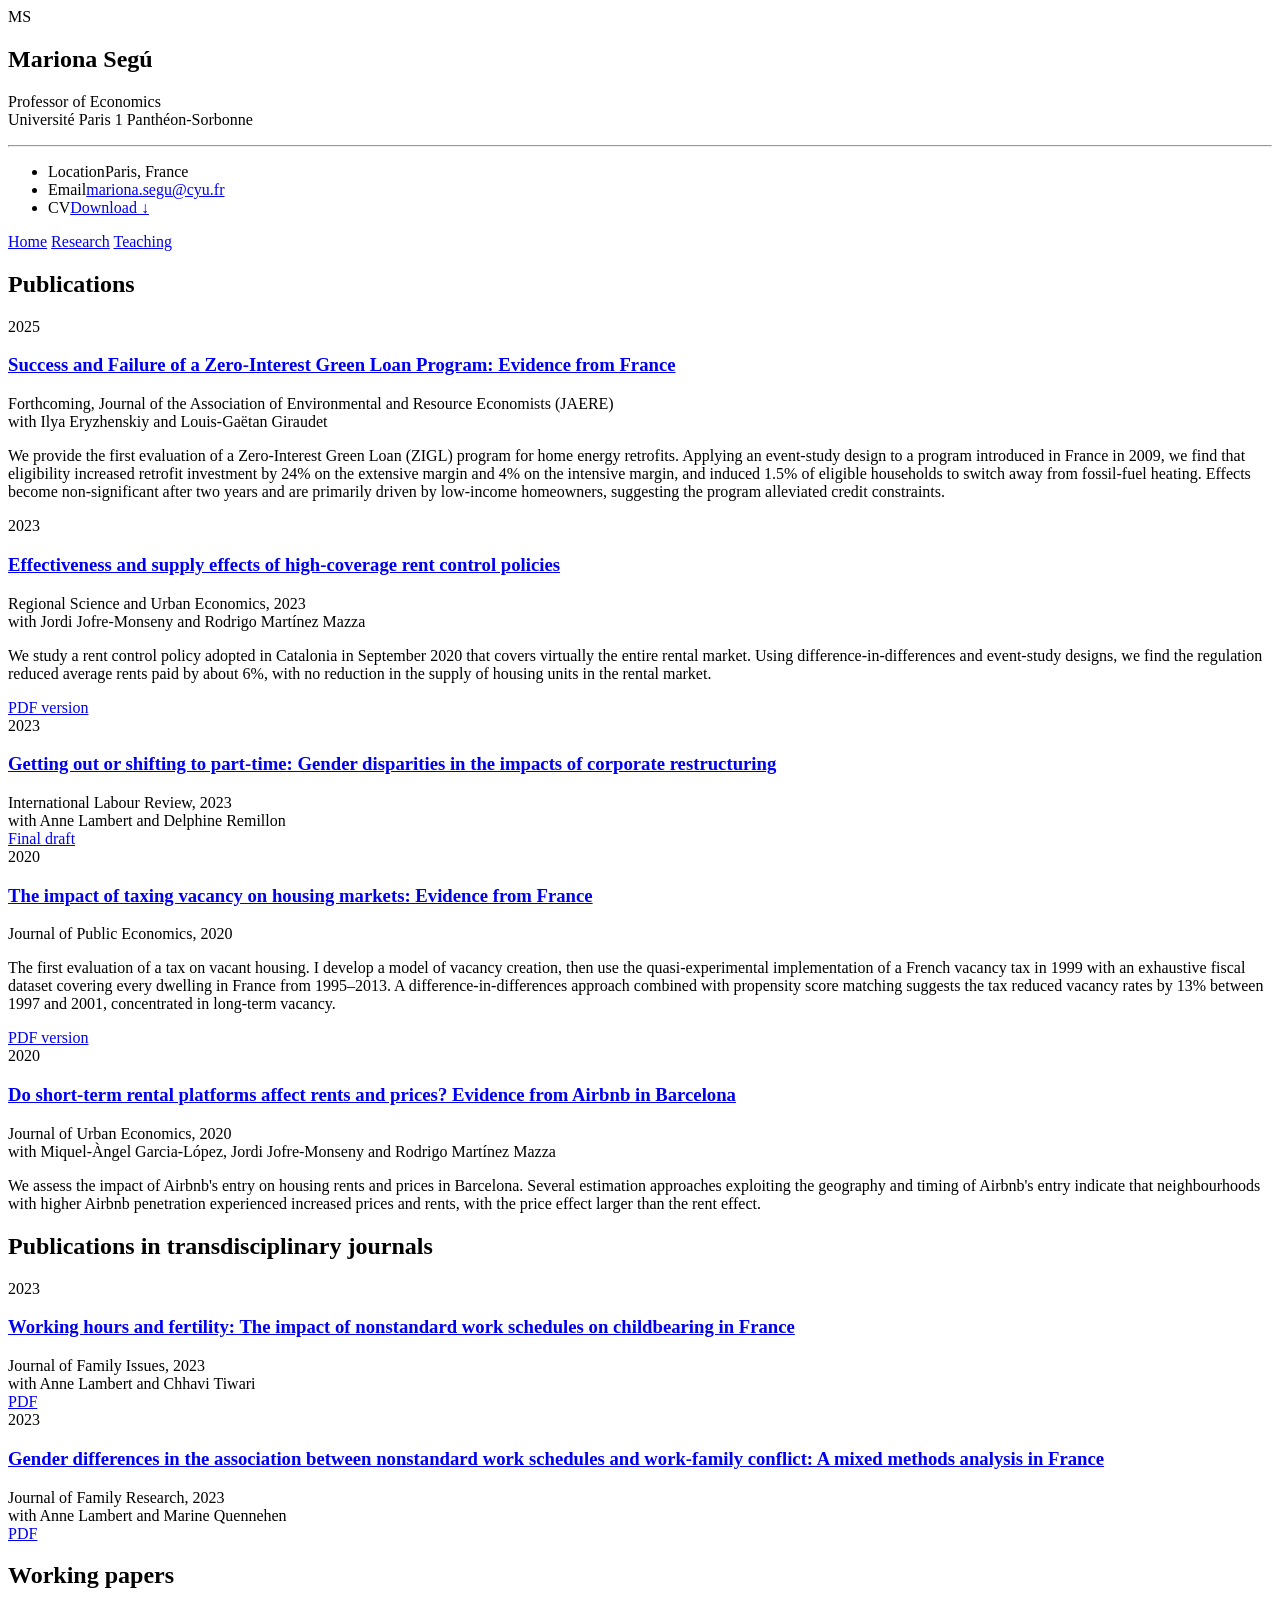
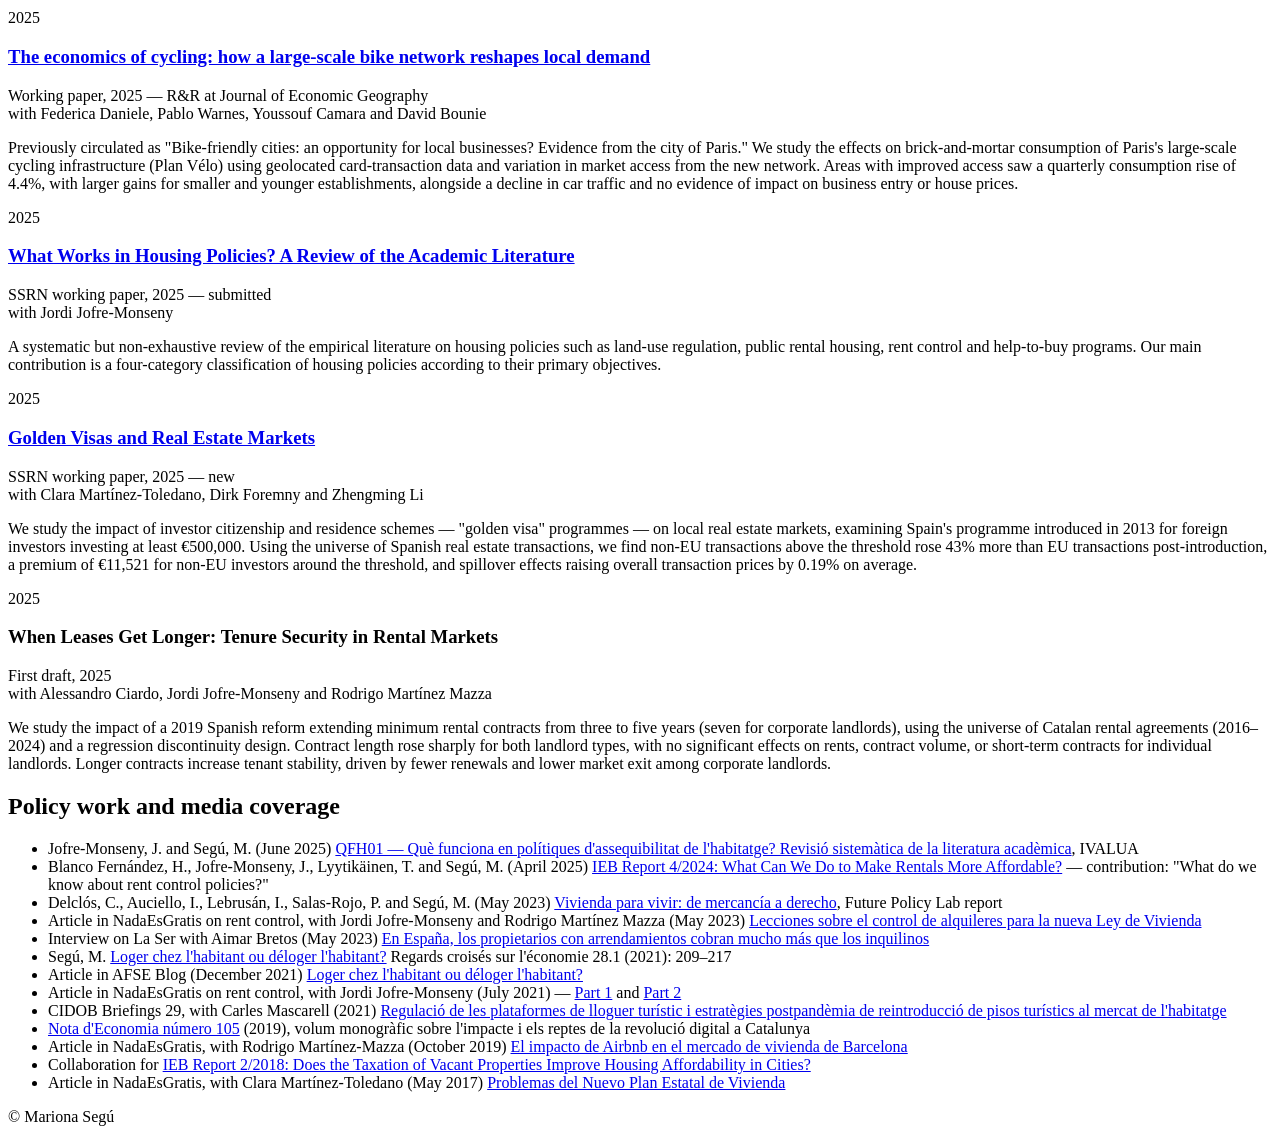
==== research.html @ 14a3eddc "Add files via upload" ====
<!doctype html>
<html lang="en">
<head>
<meta charset="utf-8">
<meta name="viewport" content="width=device-width, initial-scale=1">
<title>Research — Mariona Segú</title>
<meta name="description" content="Publications and working papers by Mariona Segú in urban, housing, public and environmental economics.">
<link rel="preconnect" href="https://fonts.googleapis.com">
<link rel="preconnect" href="https://fonts.gstatic.com" crossorigin>
<link href="https://fonts.googleapis.com/css2?family=Fraunces:opsz,wght@9..144,500;9..144,600&family=Source+Sans+3:wght@400;600&family=IBM+Plex+Mono:wght@400;500&display=swap" rel="stylesheet">
<link rel="stylesheet" href="css/style.css">
</head>
<body>

<div class="page-shell">

  <aside class="sidebar">
    <div class="avatar">MS</div>
    <h1 class="name">Mariona Segú</h1>
    <p class="role">Professor of Economics<br>Université Paris 1 Panthéon-Sorbonne</p>
    <hr class="sidebar-rule">
    <ul class="sidebar-info">
      <li><span class="k">Location</span><span>Paris, France</span></li>
      <li><span class="k">Email</span><a href="mailto:mariona.segu@cyu.fr">mariona.segu@cyu.fr</a></li>
      <li><span class="k">CV</span><a href="https://github.com/marionasegu/MyWebsite/blob/main/CV_Segu_EN.pdf" target="_blank" rel="noopener">Download ↓</a></li>
    </ul>
    <nav class="primary" aria-label="Primary">
      <a href="index.html">Home</a>
      <a href="research.html" aria-current="page">Research</a>
      <a href="teaching.html">Teaching</a>
    </nav>
  </aside>

  <main>

    <h2 class="group-title">Publications</h2>

    <div class="entry">
      <div class="year">2025</div>
      <div>
        <h3><a href="https://hal.science/hal-03585110v3" target="_blank" rel="noopener">Success and Failure of a Zero-Interest Green Loan Program: Evidence from France</a></h3>
        <div class="venue">Forthcoming, Journal of the Association of Environmental and Resource Economists (JAERE)</div>
        <div class="coauthors">with Ilya Eryzhenskiy and Louis-Gaëtan Giraudet</div>
        <p class="abstract">We provide the first evaluation of a Zero-Interest Green Loan (ZIGL) program for home energy retrofits. Applying an event-study design to a program introduced in France in 2009, we find that eligibility increased retrofit investment by 24% on the extensive margin and 4% on the intensive margin, and induced 1.5% of eligible households to switch away from fossil-fuel heating. Effects become non-significant after two years and are primarily driven by low-income homeowners, suggesting the program alleviated credit constraints.</p>
      </div>
    </div>

    <div class="entry">
      <div class="year">2023</div>
      <div>
        <h3><a href="https://www.sciencedirect.com/science/article/abs/pii/S0166046223000510?dgcid=coauthor" target="_blank" rel="noopener">Effectiveness and supply effects of high-coverage rent control policies</a></h3>
        <div class="venue">Regional Science and Urban Economics, 2023</div>
        <div class="coauthors">with Jordi Jofre-Monseny and Rodrigo Martínez Mazza</div>
        <p class="abstract">We study a rent control policy adopted in Catalonia in September 2020 that covers virtually the entire rental market. Using difference-in-differences and event-study designs, we find the regulation reduced average rents paid by about 6%, with no reduction in the supply of housing units in the rental market.</p>
        <div class="links">
          <a href="https://github.com/marionasegu/MyWebsite/blob/main/Papers/JofreMartinezSegu2023.pdf" target="_blank" rel="noopener">PDF version</a>
        </div>
      </div>
    </div>

    <div class="entry">
      <div class="year">2023</div>
      <div>
        <h3><a href="https://onlinelibrary.wiley.com/doi/abs/10.1111/ilr.12387" target="_blank" rel="noopener">Getting out or shifting to part-time: Gender disparities in the impacts of corporate restructuring</a></h3>
        <div class="venue">International Labour Review, 2023</div>
        <div class="coauthors">with Anne Lambert and Delphine Remillon</div>
        <div class="links">
          <a href="https://github.com/marionasegu/MyWebsite/blob/main/Papers/ILR_LambertRemillonSegu2023.pdf" target="_blank" rel="noopener">Final draft</a>
        </div>
      </div>
    </div>

    <div class="entry">
      <div class="year">2020</div>
      <div>
        <h3><a href="https://www.sciencedirect.com/science/article/abs/pii/S0047272719301409" target="_blank" rel="noopener">The impact of taxing vacancy on housing markets: Evidence from France</a></h3>
        <div class="venue">Journal of Public Economics, 2020</div>
        <p class="abstract">The first evaluation of a tax on vacant housing. I develop a model of vacancy creation, then use the quasi-experimental implementation of a French vacancy tax in 1999 with an exhaustive fiscal dataset covering every dwelling in France from 1995–2013. A difference-in-differences approach combined with propensity score matching suggests the tax reduced vacancy rates by 13% between 1997 and 2001, concentrated in long-term vacancy.</p>
        <div class="links">
          <a href="https://github.com/marionasegu/MyWebsite/blob/main/Papers/Segu_2019.pdf" target="_blank" rel="noopener">PDF version</a>
        </div>
      </div>
    </div>

    <div class="entry">
      <div class="year">2020</div>
      <div>
        <h3><a href="https://www.sciencedirect.com/science/article/pii/S0094119020300498" target="_blank" rel="noopener">Do short-term rental platforms affect rents and prices? Evidence from Airbnb in Barcelona</a></h3>
        <div class="venue">Journal of Urban Economics, 2020</div>
        <div class="coauthors">with Miquel-Àngel Garcia-López, Jordi Jofre-Monseny and Rodrigo Martínez Mazza</div>
        <p class="abstract">We assess the impact of Airbnb's entry on housing rents and prices in Barcelona. Several estimation approaches exploiting the geography and timing of Airbnb's entry indicate that neighbourhoods with higher Airbnb penetration experienced increased prices and rents, with the price effect larger than the rent effect.</p>
      </div>
    </div>

    <h2 class="group-title">Publications in transdisciplinary journals</h2>

    <div class="entry">
      <div class="year">2023</div>
      <div>
        <h3><a href="https://journals.sagepub.com/doi/epub/10.1177/0192513X221150975" target="_blank" rel="noopener">Working hours and fertility: The impact of nonstandard work schedules on childbearing in France</a></h3>
        <div class="venue">Journal of Family Issues, 2023</div>
        <div class="coauthors">with Anne Lambert and Chhavi Tiwari</div>
        <div class="links">
          <a href="https://github.com/marionasegu/MyWebsite/blob/main/Papers/LambertSeguTiwari2023.pdf" target="_blank" rel="noopener">PDF</a>
        </div>
      </div>
    </div>

    <div class="entry">
      <div class="year">2023</div>
      <div>
        <h3><a href="https://ubp.uni-bamberg.de/jfr/index.php/jfr/article/view/934" target="_blank" rel="noopener">Gender differences in the association between nonstandard work schedules and work-family conflict: A mixed methods analysis in France</a></h3>
        <div class="venue">Journal of Family Research, 2023</div>
        <div class="coauthors">with Anne Lambert and Marine Quennehen</div>
        <div class="links">
          <a href="https://github.com/marionasegu/MyWebsite/blob/main/Papers/jfr_LambertQuennehenSegu2023.pdf" target="_blank" rel="noopener">PDF</a>
        </div>
      </div>
    </div>

    <h2 class="group-title">Working papers</h2>

    <div class="entry">
      <div class="year">2025</div>
      <div>
        <h3><a href="https://github.com/marionasegu/MyWebsite/blob/main/Papers/Bike_friendly_cities_Dec2025.pdf" target="_blank" rel="noopener">The economics of cycling: how a large-scale bike network reshapes local demand</a></h3>
        <div class="venue">Working paper, 2025 — R&amp;R at Journal of Economic Geography</div>
        <div class="coauthors">with Federica Daniele, Pablo Warnes, Youssouf Camara and David Bounie</div>
        <p class="abstract">Previously circulated as "Bike-friendly cities: an opportunity for local businesses? Evidence from the city of Paris." We study the effects on brick-and-mortar consumption of Paris's large-scale cycling infrastructure (Plan Vélo) using geolocated card-transaction data and variation in market access from the new network. Areas with improved access saw a quarterly consumption rise of 4.4%, with larger gains for smaller and younger establishments, alongside a decline in car traffic and no evidence of impact on business entry or house prices.</p>
      </div>
    </div>

    <div class="entry">
      <div class="year">2025</div>
      <div>
        <h3><a href="https://papers.ssrn.com/sol3/papers.cfm?abstract_id=5764596" target="_blank" rel="noopener">What Works in Housing Policies? A Review of the Academic Literature</a></h3>
        <div class="venue">SSRN working paper, 2025 — submitted</div>
        <div class="coauthors">with Jordi Jofre-Monseny</div>
        <p class="abstract">A systematic but non-exhaustive review of the empirical literature on housing policies such as land-use regulation, public rental housing, rent control and help-to-buy programs. Our main contribution is a four-category classification of housing policies according to their primary objectives.</p>
      </div>
    </div>

    <div class="entry">
      <div class="year">2025</div>
      <div>
        <h3><a href="https://papers.ssrn.com/sol3/papers.cfm?abstract_id=5276559" target="_blank" rel="noopener">Golden Visas and Real Estate Markets</a></h3>
        <div class="venue">SSRN working paper, 2025 — new</div>
        <div class="coauthors">with Clara Martínez-Toledano, Dirk Foremny and Zhengming Li</div>
        <p class="abstract">We study the impact of investor citizenship and residence schemes — "golden visa" programmes — on local real estate markets, examining Spain's programme introduced in 2013 for foreign investors investing at least €500,000. Using the universe of Spanish real estate transactions, we find non-EU transactions above the threshold rose 43% more than EU transactions post-introduction, a premium of €11,521 for non-EU investors around the threshold, and spillover effects raising overall transaction prices by 0.19% on average.</p>
      </div>
    </div>

    <div class="entry">
      <div class="year">2025</div>
      <div>
        <h3>When Leases Get Longer: Tenure Security in Rental Markets</h3>
        <div class="venue">First draft, 2025</div>
        <div class="coauthors">with Alessandro Ciardo, Jordi Jofre-Monseny and Rodrigo Martínez Mazza</div>
        <p class="abstract">We study the impact of a 2019 Spanish reform extending minimum rental contracts from three to five years (seven for corporate landlords), using the universe of Catalan rental agreements (2016–2024) and a regression discontinuity design. Contract length rose sharply for both landlord types, with no significant effects on rents, contract volume, or short-term contracts for individual landlords. Longer contracts increase tenant stability, driven by fewer renewals and lower market exit among corporate landlords.</p>
      </div>
    </div>

    <h2 class="group-title">Policy work and media coverage</h2>
    <ul class="plain-list">
      <li>Jofre-Monseny, J. and Segú, M. (June 2025) <a href="https://ivalua.cat/ca/revisions-devidencia/qfh01-que-funciona-en-politiques-dassequibilitat-de-lhabitatge-revisio" target="_blank" rel="noopener">QFH01 — Què funciona en polítiques d'assequibilitat de l'habitatge? Revisió sistemàtica de la literatura acadèmica</a>, IVALUA</li>
      <li>Blanco Fernández, H., Jofre-Monseny, J., Lyytikäinen, T. and Segú, M. (April 2025) <a href="https://ieb.ub.edu/en/publication/ieb-report-4-2024-el-problema-del-precio-del-alquiler-que-se-puede-hacer/" target="_blank" rel="noopener">IEB Report 4/2024: What Can We Do to Make Rentals More Affordable?</a> — contribution: "What do we know about rent control policies?"</li>
      <li>Delclós, C., Auciello, I., Lebrusán, I., Salas-Rojo, P. and Segú, M. (May 2023) <a href="https://www.futurepolicylab.com/informes/vivienda-para-vivir-de-mercancia-a-derecho/" target="_blank" rel="noopener">Vivienda para vivir: de mercancía a derecho</a>, Future Policy Lab report</li>
      <li>Article in NadaEsGratis on rent control, with Jordi Jofre-Monseny and Rodrigo Martínez Mazza (May 2023) <a href="https://nadaesgratis.es/admin/lecciones-sobre-el-control-de-alquileres-para-la-nueva-ley-de-vivienda" target="_blank" rel="noopener">Lecciones sobre el control de alquileres para la nueva Ley de Vivienda</a></li>
      <li>Interview on La Ser with Aimar Bretos (May 2023) <a href="https://cadenaser.com/nacional/2023/05/04/en-espana-los-propietarios-que-cobran-por-arrendamientos-cobran-mucho-mas-que-los-inquilinos-radiografia-de-la-vivienda-en-nuestro-pais-cadena-ser/" target="_blank" rel="noopener">En España, los propietarios con arrendamientos cobran mucho más que los inquilinos</a></li>
      <li>Segú, M. <a href="https://www.cairn.info/revue-regards-croises-sur-l-economie-2021-1-page-209.htm" target="_blank" rel="noopener">Loger chez l'habitant ou déloger l'habitant?</a> Regards croisés sur l'économie 28.1 (2021): 209–217</li>
      <li>Article in AFSE Blog (December 2021) <a href="https://www.blog-afse.fr/billet/loger-chez-lhabitant-ou-deloger-lhabitant" target="_blank" rel="noopener">Loger chez l'habitant ou déloger l'habitant?</a></li>
      <li>Article in NadaEsGratis on rent control, with Jordi Jofre-Monseny (July 2021) — <a href="https://nadaesgratis.es/admin/que-dice-la-evidencia-empirica-sobre-el-control-de-alquileres-parte-1-los-beneficios" target="_blank" rel="noopener">Part 1</a> and <a href="https://nadaesgratis.es/admin/que-dice-la-evidencia-empirica-sobre-el-control-de-alquileres-parte-2-los-costes" target="_blank" rel="noopener">Part 2</a></li>
      <li>CIDOB Briefings 29, with Carles Mascarell (2021) <a href="https://www.cidob.org/ca/publicacions/regulacio-de-les-plataformes-de-lloguer-turistic-i-estrategies-postpandemia-de" target="_blank" rel="noopener">Regulació de les plataformes de lloguer turístic i estratègies postpandèmia de reintroducció de pisos turístics al mercat de l'habitatge</a></li>
      <li><a href="http://economia.gencat.cat/ca/ambits-actuacio/economia-catalana/estudis-publicacions/nota-economia/numero-105/index.html" target="_blank" rel="noopener">Nota d'Economia número 105</a> (2019), volum monogràfic sobre l'impacte i els reptes de la revolució digital a Catalunya</li>
      <li>Article in NadaEsGratis, with Rodrigo Martínez-Mazza (October 2019) <a href="https://nadaesgratis.es/admin/el-impacto-de-airbnb-en-el-mercado-de-vivienda-de-barcelona" target="_blank" rel="noopener">El impacto de Airbnb en el mercado de vivienda de Barcelona</a></li>
      <li>Collaboration for <a href="http://ieb.ub.edu/wp-content/uploads/2018/07/IEB_REPORT-2_2018.pdf" target="_blank" rel="noopener">IEB Report 2/2018: Does the Taxation of Vacant Properties Improve Housing Affordability in Cities?</a></li>
      <li>Article in NadaEsGratis, with Clara Martínez-Toledano (May 2017) <a href="http://nadaesgratis.es/admin/problemas-del-nuevo-plan-estatal-de-vivienda" target="_blank" rel="noopener">Problemas del Nuevo Plan Estatal de Vivienda</a></li>
    </ul>

  </main>

</div>

<footer class="site-footer">
  <div class="wrap">© Mariona Segú</div>
</footer>

</body>
</html>
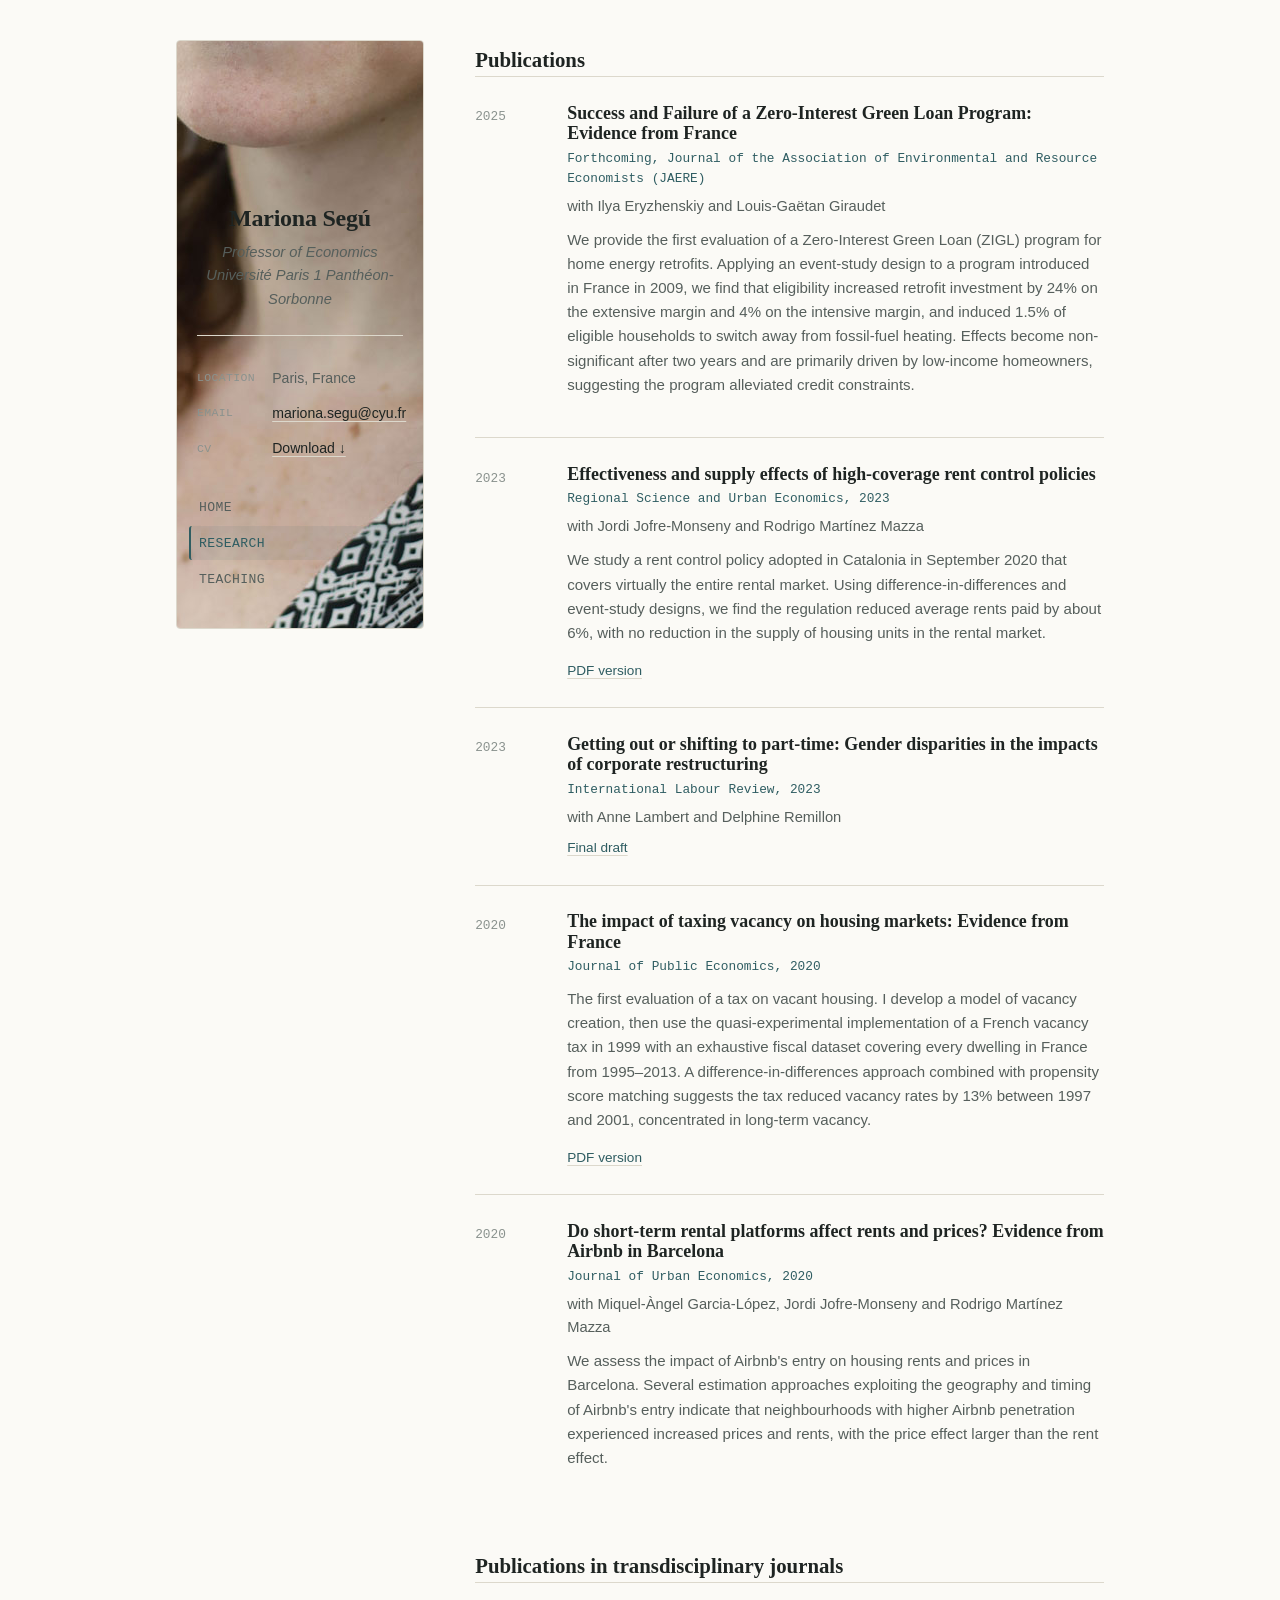
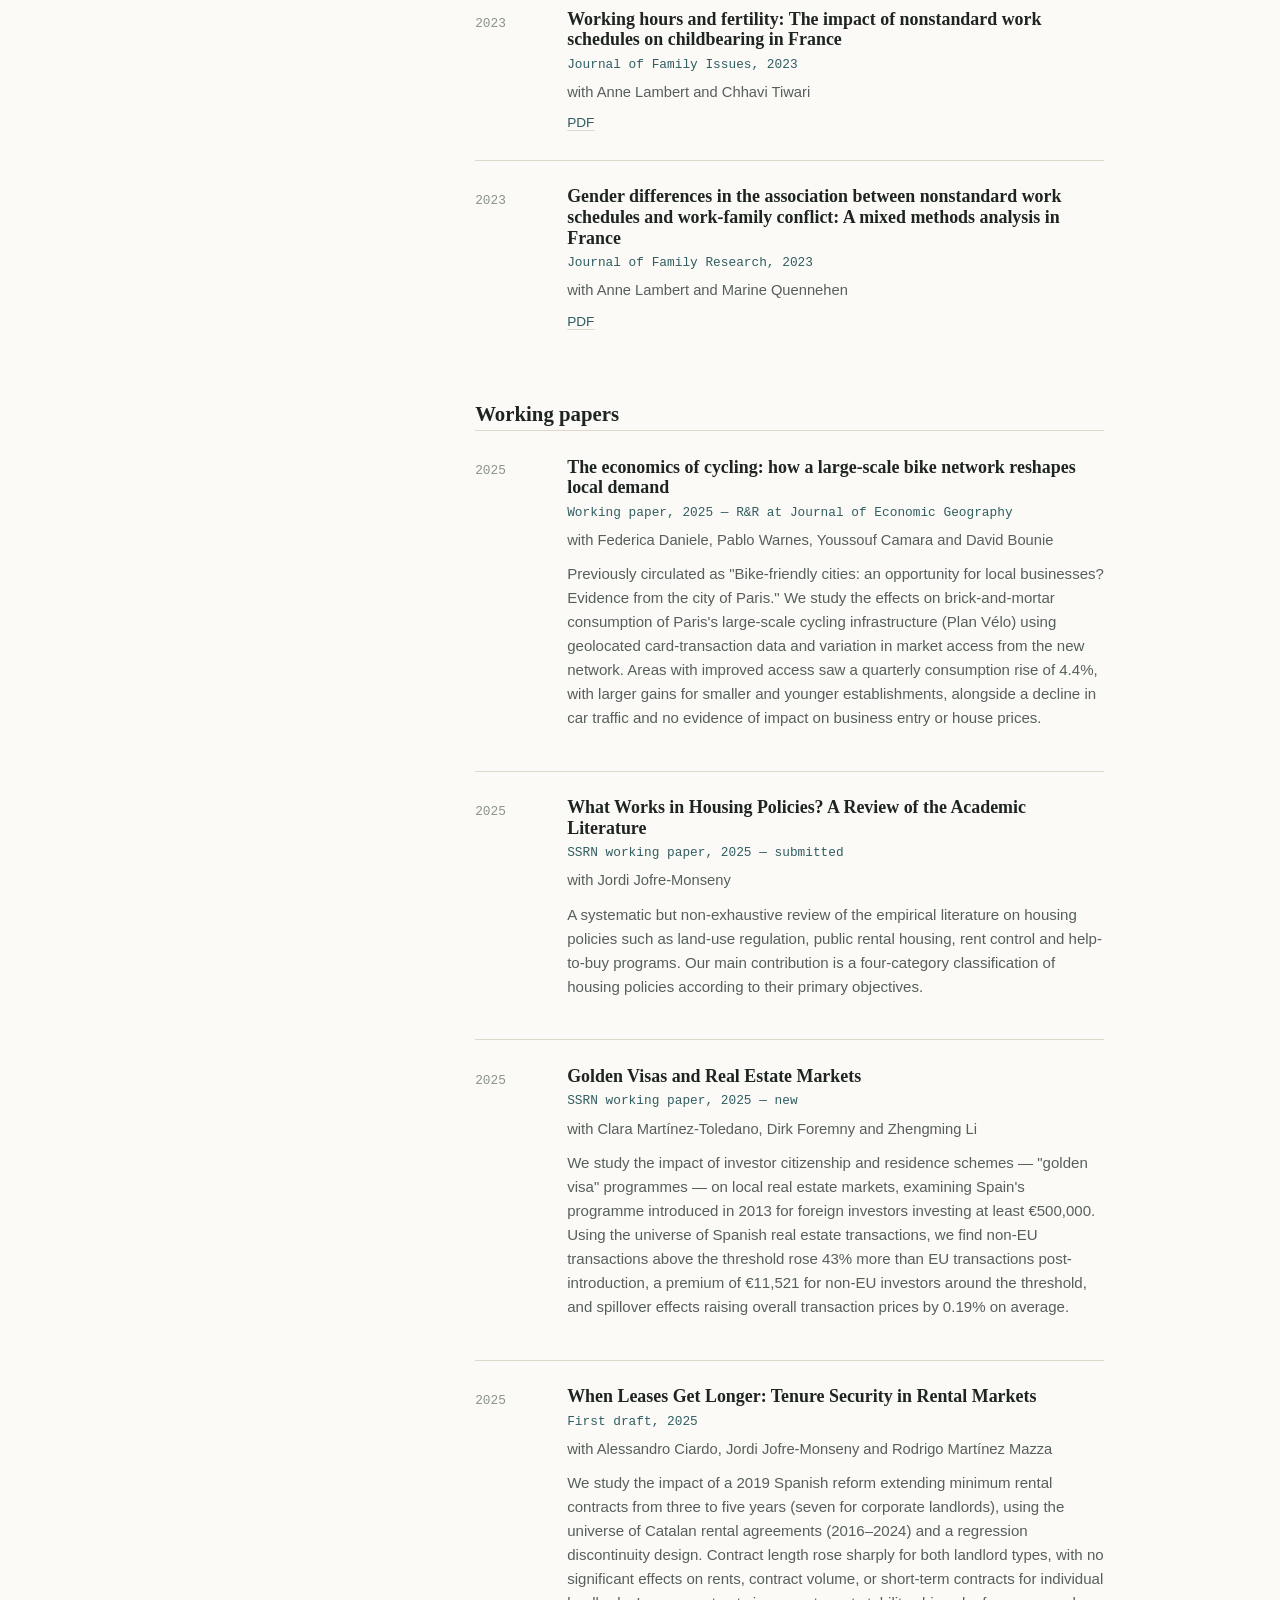
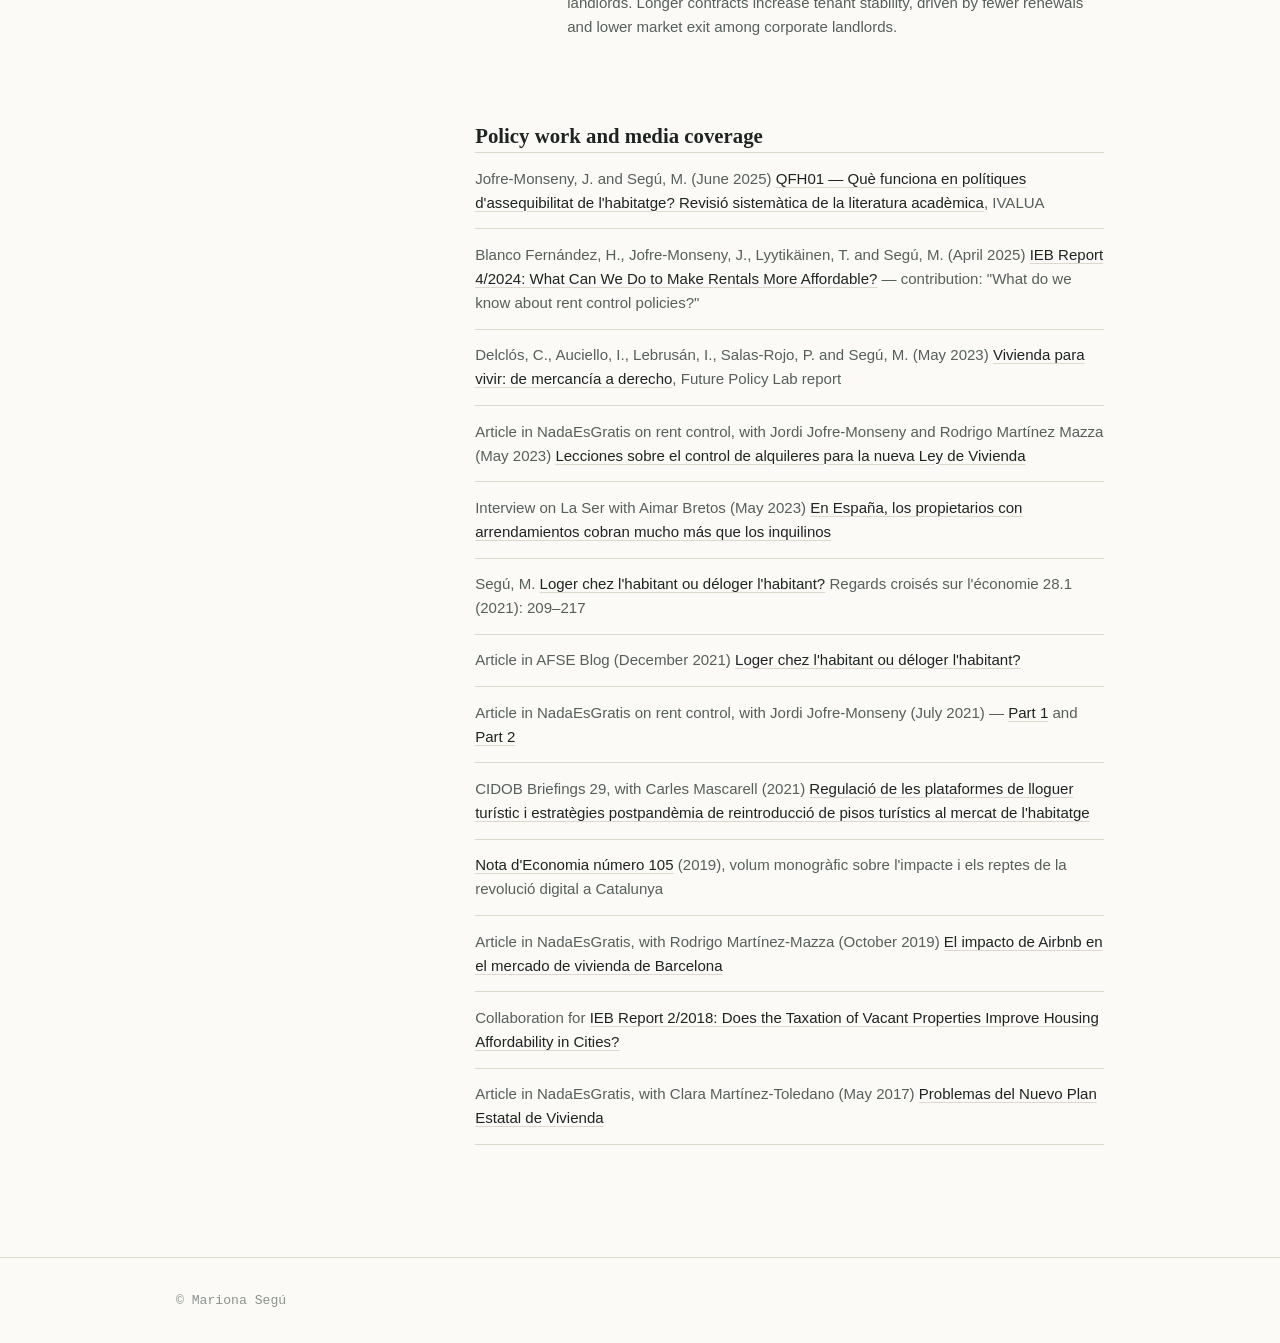
==== commit 02fa57ef: "Update avatar in sidebar to use an image Replaced text avatar with image avatar for Mariona Segú." ====
--- a/research.html
+++ b/research.html
@@ -15,7 +15,7 @@
 <div class="page-shell">
 
   <aside class="sidebar">
-    <div class="avatar">MS</div>
+    <div class="avatar"><img src="images/profile.jpg" alt="Mariona Segú"></div>
     <h1 class="name">Mariona Segú</h1>
     <p class="role">Professor of Economics<br>Université Paris 1 Panthéon-Sorbonne</p>
     <hr class="sidebar-rule">
--- a/css/style.css
+++ b/css/style.css
@@ -0,0 +1,394 @@
+/* ============================================
+   Mariona Segú — personal site
+   Design tokens
+   ============================================ */
+:root {
+  --bg: #FBFAF6;
+  --ink: #1E2422;
+  --ink-soft: #565F5C;
+  --ink-faint: #8A928E;
+  --accent: #2F5D62;
+  --accent-soft: #E4ECEA;
+  --rule: #DCD8CC;
+  --paper-line: rgba(47, 93, 98, 0.07);
+
+  --font-display: "Fraunces", Georgia, "Times New Roman", serif;
+  --font-body: "Source Sans 3", "Helvetica Neue", Arial, sans-serif;
+  --font-mono: "IBM Plex Mono", "Courier New", monospace;
+
+  --measure: 40rem;
+  --gutter: clamp(1.25rem, 4vw, 3rem);
+}
+
+* { box-sizing: border-box; }
+
+html {
+  -webkit-text-size-adjust: 100%;
+}
+
+body {
+  margin: 0;
+  background: var(--bg);
+  color: var(--ink);
+  font-family: var(--font-body);
+  font-size: 17px;
+  line-height: 1.6;
+  -webkit-font-smoothing: antialiased;
+}
+
+a {
+  color: var(--accent);
+  text-decoration-color: var(--rule);
+  text-underline-offset: 3px;
+  text-decoration-thickness: 1px;
+}
+a:hover { text-decoration-color: var(--accent); }
+a:focus-visible, button:focus-visible {
+  outline: 2px solid var(--accent);
+  outline-offset: 3px;
+}
+
+h1, h2, h3 {
+  font-family: var(--font-display);
+  font-weight: 600;
+  line-height: 1.15;
+  color: var(--ink);
+  margin: 0;
+}
+
+p { margin: 0 0 1em; }
+
+.wrap {
+  max-width: 46rem;
+  margin: 0 auto;
+  padding: 0 var(--gutter);
+}
+
+/* ============================================
+   Sidebar + content shell
+   ============================================ */
+.page-shell {
+  max-width: 64rem;
+  margin: 0 auto;
+  padding: 0 var(--gutter);
+  display: grid;
+  grid-template-columns: 15.5rem 1fr;
+  gap: clamp(1.5rem, 4vw, 3.5rem);
+  align-items: start;
+}
+
+/* signature element: faint cadastral / survey-grid lines behind the sidebar,
+   a quiet nod to urban & housing economics without illustrating literally */
+.sidebar {
+  position: relative;
+  position: sticky;
+  top: 2.5rem;
+  padding: 2.5rem 1.25rem 2rem;
+  border: 1px solid var(--rule);
+  border-radius: 4px;
+  background: var(--accent-soft);
+  overflow: hidden;
+}
+.sidebar::before {
+  content: "";
+  position: absolute;
+  inset: 0;
+  background-image:
+    repeating-linear-gradient(0deg, var(--paper-line) 0 1px, transparent 1px 32px),
+    repeating-linear-gradient(90deg, var(--paper-line) 0 1px, transparent 1px 32px);
+  mask-image: radial-gradient(circle at 50% 0%, black, transparent 70%);
+  pointer-events: none;
+}
+.sidebar > * { position: relative; }
+
+.avatar {
+  width: 6.5rem;
+  height: 6.5rem;
+  border-radius: 50%;
+  background: var(--ink);
+  color: var(--bg);
+  display: flex;
+  align-items: center;
+  justify-content: center;
+  font-family: var(--font-display);
+  font-size: 2rem;
+  font-weight: 600;
+  margin: 0 auto 1.25rem;
+}
+
+.sidebar .name {
+  font-size: 1.5rem;
+  text-align: center;
+  letter-spacing: -0.01em;
+}
+
+.sidebar .role {
+  margin-top: 0.5rem;
+  text-align: center;
+  color: var(--ink-soft);
+  font-size: 0.92rem;
+  font-style: italic;
+}
+
+.sidebar-rule {
+  border: none;
+  border-top: 1px solid var(--rule);
+  margin: 1.5rem 0;
+}
+
+.sidebar-info {
+  list-style: none;
+  margin: 0;
+  padding: 0;
+  font-size: 0.88rem;
+  color: var(--ink-soft);
+}
+.sidebar-info li {
+  display: flex;
+  gap: 0.5rem;
+  padding: 0.4rem 0;
+}
+.sidebar-info .k {
+  font-family: var(--font-mono);
+  font-size: 0.72rem;
+  text-transform: uppercase;
+  letter-spacing: 0.03em;
+  color: var(--ink-faint);
+  min-width: 4.2rem;
+  padding-top: 0.15rem;
+}
+.sidebar-info a { color: var(--ink); }
+
+nav.primary {
+  margin-top: 1.5rem;
+  display: flex;
+  flex-direction: column;
+  gap: 0.15rem;
+  font-family: var(--font-mono);
+  font-size: 0.82rem;
+  letter-spacing: 0.03em;
+  text-transform: uppercase;
+}
+nav.primary a {
+  color: var(--ink-soft);
+  text-decoration: none;
+  padding: 0.4rem 0.5rem;
+  margin: 0 -0.5rem;
+  border-radius: 3px;
+  border-left: 2px solid transparent;
+}
+nav.primary a:hover {
+  color: var(--accent);
+}
+nav.primary a[aria-current="page"] {
+  color: var(--accent);
+  border-left-color: var(--accent);
+  background: rgba(47, 93, 98, 0.08);
+}
+
+/* ---------- Main content ---------- */
+main { padding: 3rem 0 5rem; min-width: 0; }
+main .name-mobile { display: none; }
+
+@media (max-width: 760px) {
+  .page-shell {
+    grid-template-columns: 1fr;
+  }
+  .sidebar {
+    position: static;
+    padding: 2rem 1.25rem;
+  }
+  nav.primary {
+    flex-direction: row;
+    justify-content: center;
+    flex-wrap: wrap;
+  }
+}
+
+.lede {
+  font-size: 1.12rem;
+  max-width: var(--measure);
+}
+
+.section {
+  margin-top: 3rem;
+}
+
+.section-title {
+  font-family: var(--font-mono);
+  font-size: 0.78rem;
+  letter-spacing: 0.08em;
+  text-transform: uppercase;
+  color: var(--accent);
+  margin-bottom: 1.1rem;
+}
+
+.cv-link {
+  display: inline-block;
+  margin-top: 0.5rem;
+  font-family: var(--font-mono);
+  font-size: 0.9rem;
+  padding: 0.5em 0;
+  border-bottom: 1px solid var(--ink);
+}
+
+/* News list */
+.news-list {
+  list-style: none;
+  margin: 0;
+  padding: 0;
+}
+.news-list li {
+  padding: 0.9rem 0;
+  border-top: 1px solid var(--rule);
+  display: grid;
+  grid-template-columns: 5.5rem 1fr;
+  gap: 1rem;
+}
+.news-list li:last-child { border-bottom: 1px solid var(--rule); }
+.news-list .tag {
+  font-family: var(--font-mono);
+  font-size: 0.75rem;
+  color: var(--ink-faint);
+  padding-top: 0.15rem;
+}
+
+/* Contact block */
+.contact {
+  margin-top: 3rem;
+  padding-top: 1.75rem;
+  border-top: 1px solid var(--rule);
+  color: var(--ink-soft);
+  font-size: 0.95rem;
+}
+.contact address { font-style: normal; line-height: 1.7; }
+.contact a { color: var(--ink); }
+
+/* ---------- Publications / Teaching entries ---------- */
+.entry {
+  padding: 1.6rem 0;
+  border-top: 1px solid var(--rule);
+  display: grid;
+  grid-template-columns: 4.5rem 1fr;
+  gap: 1.25rem;
+}
+.entry:last-child { border-bottom: 1px solid var(--rule); }
+
+.entry .year {
+  font-family: var(--font-mono);
+  font-size: 0.8rem;
+  color: var(--ink-faint);
+  padding-top: 0.3rem;
+}
+
+.entry h3 {
+  font-size: 1.12rem;
+  font-weight: 600;
+}
+.entry h3 a { color: var(--ink); text-decoration: none; }
+.entry h3 a:hover { color: var(--accent); }
+
+.entry .venue {
+  margin-top: 0.3rem;
+  font-family: var(--font-mono);
+  font-size: 0.8rem;
+  color: var(--accent);
+}
+
+.entry .coauthors {
+  margin-top: 0.35rem;
+  color: var(--ink-soft);
+  font-size: 0.92rem;
+}
+
+.entry .abstract {
+  margin-top: 0.6rem;
+  color: var(--ink-soft);
+  font-size: 0.94rem;
+  max-width: var(--measure);
+}
+
+.entry .links {
+  margin-top: 0.5rem;
+  font-size: 0.85rem;
+  display: flex;
+  gap: 1rem;
+  flex-wrap: wrap;
+}
+
+/* Groups within research page */
+.group-title {
+  font-family: var(--font-display);
+  font-size: 1.3rem;
+  font-weight: 600;
+  margin-top: 2.75rem;
+  margin-bottom: 0.25rem;
+}
+.group-title:first-of-type { margin-top: 0; }
+
+/* Policy / media list */
+.plain-list {
+  list-style: none;
+  margin: 0;
+  padding: 0;
+}
+.plain-list li {
+  padding: 0.85rem 0;
+  border-top: 1px solid var(--rule);
+  font-size: 0.94rem;
+  color: var(--ink-soft);
+}
+.plain-list li:last-child { border-bottom: 1px solid var(--rule); }
+.plain-list a { color: var(--ink); }
+
+/* Teaching */
+.inst-block { margin-top: 2.75rem; }
+.inst-block:first-of-type { margin-top: 0; }
+.inst-name {
+  font-family: var(--font-display);
+  font-size: 1.3rem;
+  font-weight: 600;
+}
+.inst-period {
+  font-family: var(--font-mono);
+  font-size: 0.78rem;
+  color: var(--ink-faint);
+  margin-top: 0.2rem;
+}
+.course {
+  padding: 1.1rem 0;
+  border-top: 1px solid var(--rule);
+}
+.inst-block .course:last-child { border-bottom: 1px solid var(--rule); }
+.course h3 { font-size: 1.02rem; font-weight: 600; }
+.course h3 a { color: var(--ink); text-decoration: none; }
+.course h3 a:hover { color: var(--accent); }
+.course .meta {
+  margin-top: 0.3rem;
+  color: var(--ink-soft);
+  font-size: 0.9rem;
+}
+
+/* ---------- Footer ---------- */
+footer.site-footer {
+  margin-top: 2rem;
+  border-top: 1px solid var(--rule);
+  padding: 2rem 0;
+  color: var(--ink-faint);
+  font-size: 0.82rem;
+  font-family: var(--font-mono);
+}
+footer.site-footer .wrap { max-width: 64rem; }
+
+/* ---------- Responsive ---------- */
+@media (max-width: 640px) {
+  .entry, .news-list li {
+    grid-template-columns: 1fr;
+    gap: 0.35rem;
+  }
+  .entry .year, .news-list .tag { padding-top: 0; }
+}
+
+@media (prefers-reduced-motion: reduce) {
+  * { scroll-behavior: auto !important; }
+}
